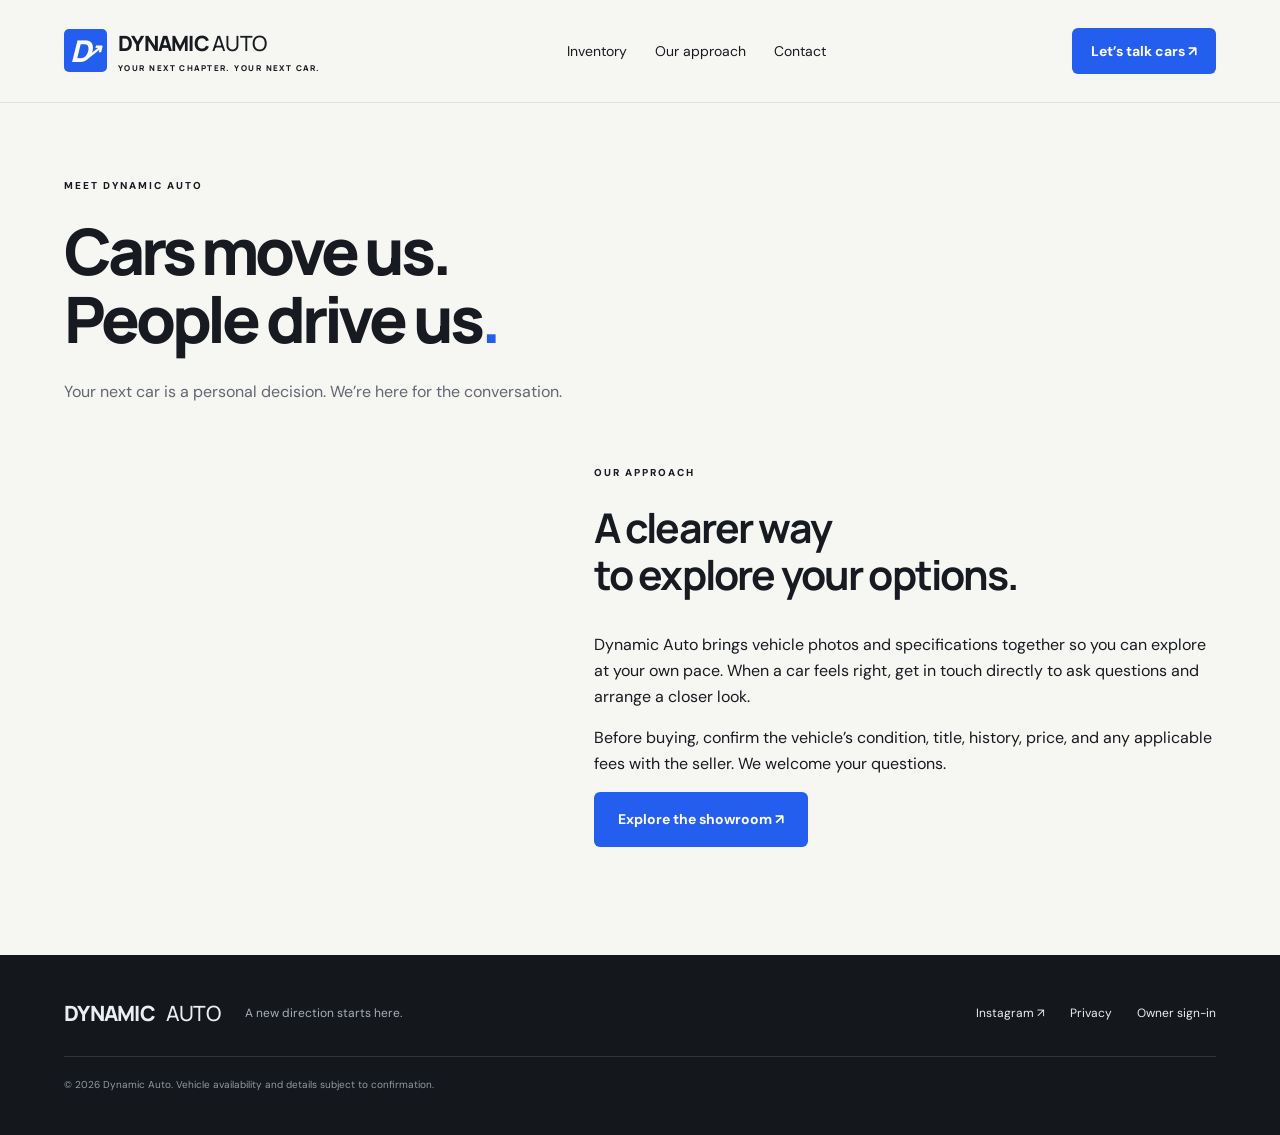
==== about.html @ ec229ca3 "Build Dynamic Auto showroom, owner dashboard, inventory API and Pages workflow" ====
<!doctype html><html lang="en"><head><meta charset="utf-8"><meta name="viewport" content="width=device-width,initial-scale=1"><title>Our approach | Dynamic Auto</title><meta name="description" content="Explore Dynamic Auto vehicle photos, specifications and availability. Contact us directly about your next car."><meta name="theme-color" content="#111317"><link rel="icon" href="assets/favicon.svg"><link rel="stylesheet" href="assets/style.css"><script src="config.js" defer></script><script src="assets/app.js" defer></script></head><body data-page="about"><a class="skip" href="#main">Skip to content</a><header><div class="wrap header"><a class="brand" href="index.html"><span class="mark">D<span>↗</span></span><span>DYNAMIC <b>AUTO</b><small>YOUR NEXT CHAPTER. YOUR NEXT CAR.</small></span></a><nav aria-label="Main navigation"><a href="inventory.html">Inventory</a><a href="about.html">Our approach</a><a href="contact.html">Contact</a></nav><a class="button small" href="contact.html">Let’s talk cars ↗</a></div></header><main id="main"><section class="wrap page-head"><div class="eyebrow">MEET DYNAMIC AUTO</div><h1>Cars move us.<br>People drive us<span>.</span></h1><p>Your next car is a personal decision. We’re here for the conversation.</p></section><section class="wrap split"><div class="about-photo" role="img" aria-label="Illustrative car interior photograph"></div><div><div class="eyebrow">OUR APPROACH</div><h2>A clearer way<br>to explore your options.</h2><p>Dynamic Auto brings vehicle photos and specifications together so you can explore at your own pace. When a car feels right, get in touch directly to ask questions and arrange a closer look.</p><p>Before buying, confirm the vehicle’s condition, title, history, price, and any applicable fees with the seller. We welcome your questions.</p><a href="inventory.html" class="button">Explore the showroom ↗</a></div></section></main><footer><div class="wrap foot"><a class="brand" href="index.html">DYNAMIC <b>AUTO</b></a><p>A new direction starts here.</p><a href="https://www.instagram.com/dynamicauto1/" target="_blank" rel="noopener">Instagram ↗</a><a href="privacy.html">Privacy</a><a href="admin.html">Owner sign-in</a><small>© <span id="yr"></span> Dynamic Auto. Vehicle availability and details subject to confirmation.</small></div></footer></body></html>
---- assets/style.css ----
@import url('https://fonts.googleapis.com/css2?family=DM+Sans:wght@400;500;600;700&family=Manrope:wght@400;500;600;700;800&display=swap');
:root{--bg:#f6f6f2;--ink:#171a20;--muted:#626770;--blue:#235eef;--line:#dedfdf}*{box-sizing:border-box}body{margin:0;background:var(--bg);color:var(--ink);font-family:'DM Sans',Arial,sans-serif;line-height:1.6}h1,h2,h3,.brand{font-family:Manrope,Arial,sans-serif}h1,h2,h3,p{margin-top:0}h1{font-size:clamp(42px,6.3vw,88px);line-height:1.06;letter-spacing:-.065em;font-weight:800;margin-bottom:26px}h1 span{color:var(--blue)}h2{font-size:clamp(29px,3.2vw,44px);line-height:1.15;letter-spacing:-.045em}h3{line-height:1.3;font-size:22px;letter-spacing:-.03em}a{color:inherit;text-decoration:none}button,input,select,textarea{font:inherit}button,a,input,select,textarea{touch-action:manipulation}button{cursor:pointer}button:disabled{opacity:.5;cursor:wait}a:focus-visible,button:focus-visible{outline:3px solid #76a0ff;outline-offset:4px}.wrap{width:min(1240px,90%);margin:auto}header{background:var(--bg);border-bottom:1px solid var(--line)}.header{display:flex;align-items:center;justify-content:space-between;gap:24px;min-height:102px}.brand{display:flex;align-items:center;gap:11px;font-weight:800;font-size:21px;letter-spacing:-.035em;white-space:nowrap}.brand b{font-weight:500}.brand small{display:block;font-size:8px;letter-spacing:.18em;margin-top:2px}.mark{display:flex;align-items:center;justify-content:center;background:var(--blue);color:white;width:43px;height:43px;font-size:30px;font-style:italic;border-radius:5px}.mark span{font-size:20px;margin-left:-6px}nav{display:flex;gap:28px;font-size:14px}nav a:hover,.text-link:hover{color:var(--blue)}.button,.secondary,.ghost{display:inline-flex;justify-content:center;align-items:center;gap:12px;padding:15px 23px;border:1px solid transparent;border-radius:6px;font-weight:700;font-size:14px}.button{background:var(--blue);color:white}.button:hover{background:#1647c5}.small{padding:11px 18px}.secondary{background:transparent;border-color:#c9cdd3;color:var(--ink)}.ghost{color:white;border-color:#fff5;background:#ffffff0a}.hero{position:relative;isolation:isolate;min-height:660px;color:white;background:#13171e url('https://images.unsplash.com/photo-1503376780353-7e6692767b70?auto=format&fit=crop&w=2200&q=85') center 54%/cover}.hero:before{content:'';position:absolute;inset:0;z-index:-1;background:linear-gradient(90deg,#0b1019eb,#0b1019b0 45%,#0b101915),linear-gradient(0deg,#11172288,transparent 60%)}.hero-inner{padding-top:86px;padding-bottom:80px}.eyebrow{font-size:10px;letter-spacing:.2em;font-weight:800;margin-bottom:23px}.hero h1{max-width:750px}.hero p{font-size:17px;line-height:1.7;color:#e4e5e9;max-width:510px}.actions{display:flex;gap:12px;flex-wrap:wrap;margin-top:30px}.hero-caption{display:block;margin-top:63px;color:#c3c8d0;font-size:11px;letter-spacing:.06em}.photo-note{position:absolute;bottom:12px;right:16px;color:#dde3ed;font-size:9px}.strip{display:flex;justify-content:space-between;gap:16px;padding:27px 0;border-bottom:1px solid var(--line);font-size:10px;font-weight:700;letter-spacing:.13em}.section{padding:72px 0}.section-head{display:flex;justify-content:space-between;align-items:end;gap:24px;margin-bottom:30px}.section-head h2{margin:0}.section-head .eyebrow{margin-bottom:14px}.text-link{font-size:14px;font-weight:700}.cards{display:grid;grid-template-columns:repeat(3,1fr);gap:25px}.card{background:white;border:1px solid #e3e4e4;border-radius:10px;overflow:hidden;transition:transform .2s,box-shadow .2s}.card:hover{transform:translateY(-4px);box-shadow:0 14px 32px #14203a12}.card-image{position:relative;background:#e7e9ec;aspect-ratio:1.48;overflow:hidden}.card-image img{width:100%;height:100%;object-fit:cover}.badge{display:inline-block;border-radius:3px;padding:5px 9px;font-size:10px;letter-spacing:.07em;font-weight:800;text-transform:uppercase;background:white;color:var(--ink)}.card-image .badge{position:absolute;left:15px;top:15px}.badge.available{background:#e8f3ec;color:#216241}.badge.sold{background:#eee;color:#53565c}.card-copy{padding:21px}.card-copy h3{font-size:21px;margin-bottom:4px}.card-copy p{font-size:12px;color:var(--muted);margin-bottom:17px}.card-bottom{border-top:1px solid var(--line);padding-top:15px;display:flex;align-items:center;justify-content:space-between}.price{font-size:24px;font-weight:700;letter-spacing:-.04em}.arrow{background:#eef2fc;color:var(--blue);width:32px;height:32px;border-radius:50%;text-align:center;line-height:32px}.approach{padding:60px 0 90px;display:grid;grid-template-columns:1fr 1fr;gap:70px}.steps article{display:flex;gap:22px;border-bottom:1px solid var(--line);padding:20px 0}.steps article b{color:var(--blue);font-size:12px}.steps h3{font-size:18px;margin-bottom:8px}.steps p{font-size:14px;color:var(--muted);margin-bottom:0}.cta{background:#e9edf5;padding:42px;border-radius:10px;display:flex;justify-content:space-between;align-items:center;gap:30px;margin-bottom:80px}.cta h2{margin-bottom:0}.cta .eyebrow{margin-bottom:12px}footer{background:#14171c;color:#eceef3;padding:42px 0}.foot{display:flex;align-items:center;gap:25px;flex-wrap:wrap;font-size:12px}.foot p{margin:0 auto 0 0;color:#a9afb9}.foot small{width:100%;border-top:1px solid #ffffff20;padding-top:20px;color:#929aa7}.page-head{padding:75px 0 45px}.page-head h1{font-size:clamp(40px,5vw,66px)}.page-head p,.muted{color:var(--muted)}.filters{display:flex;align-items:end;gap:16px;padding:22px;background:white;border:1px solid var(--line);border-radius:8px}.filters label{flex:1}.filters label:first-child{flex:1.5}label{font-size:12px;font-weight:700;display:block}input,select,textarea{display:block;width:100%;min-height:46px;margin-top:6px;border:1px solid #cdd0d6;border-radius:5px;background:white;padding:11px 12px;color:var(--ink);font-size:14px}input:focus,textarea:focus,select:focus{outline:2px solid #235eef55;border-color:var(--blue)}.form{display:grid;gap:17px}.two{display:grid;grid-template-columns:1fr 1fr;gap:16px}.split{display:grid;grid-template-columns:.85fr 1.15fr;gap:70px;padding-bottom:90px}.panel{padding:32px;background:white;border:1px solid var(--line);border-radius:9px}.panel h2{font-size:29px}.panel p{color:var(--muted);font-size:14px}.check{display:flex;align-items:start;gap:10px;font-weight:400}.check input{width:18px;min-height:18px;margin:4px 0}.check a{text-decoration:underline}.trap{position:absolute;left:-9999px}.form-status{font-size:14px;overflow-wrap:anywhere}.form-status.error{color:#a32b2b}.form-status.success{color:#226b49}.form .button{justify-self:start}.about-photo{min-height:400px;background:url('https://images.unsplash.com/photo-1507136566006-cfc505b114fc?auto=format&fit=crop&w=1000&q=85') center/cover;border-radius:10px}.prose{max-width:780px;padding-bottom:70px}.prose h2{font-size:24px;margin-top:28px}.empty{grid-column:1/-1;padding:50px 28px;border:1px dashed #b9bfca;border-radius:9px;text-align:center}.empty h3{font-size:25px}.notice{padding:14px 18px;background:#e9edf8;border:1px solid #cfd9f1;border-radius:6px;font-size:13px;margin-bottom:23px}.gallery-main{width:100%;aspect-ratio:1.5;object-fit:cover;background:#e5e5e5;border-radius:10px}.vehicle-layout{display:grid;grid-template-columns:1.3fr .8fr;gap:38px;margin-top:28px}.vehicle-info{align-self:start;background:white;border:1px solid var(--line);border-radius:9px;padding:28px}.vehicle-info h1{font-size:38px;letter-spacing:-.045em;margin-top:18px}.vehicle-info .price{font-size:36px}.vehicle-info .button{width:100%;margin-top:20px}.thumbnails{display:flex;gap:10px;overflow-x:auto;padding:12px 0}.thumbnails button{padding:0;border:2px solid transparent;border-radius:5px;background:none;flex-shrink:0}.thumbnails button:focus{border-color:var(--blue)}.thumbnails img{width:86px;height:64px;object-fit:cover;display:block;border-radius:3px}.specs{display:grid;grid-template-columns:repeat(3,1fr);gap:1px;background:var(--line);border:1px solid var(--line);border-radius:8px;overflow:hidden;margin:25px 0}.specs div{background:var(--bg);padding:17px}.specs dt{font-size:10px;text-transform:uppercase;letter-spacing:.1em;color:var(--muted)}.specs dd{margin:5px 0 0;font-size:15px;font-weight:700}.description{white-space:pre-line}.feature-list{display:flex;gap:8px;flex-wrap:wrap;padding:0;list-style:none}.feature-list li{border:1px solid var(--line);border-radius:20px;padding:7px 15px;font-size:12px}.login{max-width:470px;margin-bottom:80px}.studio-bar{display:flex;justify-content:space-between;gap:12px;flex-wrap:wrap}.metrics{display:grid;grid-template-columns:repeat(3,1fr);gap:18px;margin:25px 0}.metrics div{padding:20px;border:1px solid var(--line);background:white;border-radius:8px;font-size:12px;color:var(--muted)}.metrics b{display:block;font-size:32px;color:var(--ink)}.tabs{display:flex;gap:25px;margin-bottom:28px;border-bottom:1px solid var(--line);overflow-x:auto}.tabs button{background:none;border:0;padding:13px 0;white-space:nowrap}.tabs .active{color:var(--blue);border-bottom:3px solid var(--blue)}.admin-row{display:flex;gap:20px;padding:19px;background:white;border:1px solid var(--line);border-radius:8px;align-items:center;margin-bottom:12px}.admin-row img{width:100px;height:75px;object-fit:cover;border-radius:4px}.admin-row .row-info{flex:1}.row-info h3{font-size:18px;margin-bottom:3px}.row-info p{margin:0;font-size:12px}.admin-row .secondary{padding:8px 13px}.lead{background:white;border:1px solid var(--line);padding:25px;border-radius:8px;margin-bottom:15px}.lead p{white-space:pre-line}.lead select{max-width:200px}.lead a{color:var(--blue);text-decoration:underline}dialog{max-width:780px;width:94%;max-height:92vh;border:0;border-radius:12px;padding:30px;background:var(--bg);color:var(--ink)}dialog::backdrop{background:#081124b3}.dialog-head{display:flex;justify-content:space-between;align-items:start;gap:16px}.dialog-head h2{font-size:29px}.dialog-head .eyebrow{margin-bottom:9px}.photo-preview{display:flex;gap:10px;flex-wrap:wrap}.photo-preview img{width:100px;height:75px;object-fit:cover;border-radius:4px}.photo-preview button{display:block;width:100%;border:0;font-size:11px;padding:5px}.skip{position:absolute;top:-100px;left:12px;padding:10px;background:white;z-index:99}.skip:focus{top:10px}[hidden]{display:none!important}main{min-height:65vh}#inventory{padding-bottom:70px}#businessContact{margin-top:26px;overflow-wrap:anywhere}#businessContact a{text-decoration:underline}#businessContact p{white-space:pre-line}
@media(max-width:900px){.header{gap:12px;flex-wrap:wrap;padding:20px 0;min-height:90px}.header nav{order:3;width:100%;justify-content:center;border-top:1px solid var(--line);padding-top:14px;gap:35px}.cards{grid-template-columns:repeat(2,1fr)}.hero{min-height:600px}.hero-inner{padding-top:70px}.hero h1{font-size:65px}.approach{gap:35px}.filters{flex-wrap:wrap}.filters label{flex:1 1 40%}.split{gap:30px}.vehicle-layout{grid-template-columns:1fr}.specs{grid-template-columns:repeat(3,1fr)}}
@media(max-width:600px){.wrap{width:90%}.brand{font-size:17px}.brand small{font-size:6px}.mark{width:34px;height:34px;font-size:26px}.header>.button{font-size:11px;padding:10px}.hero{min-height:610px;background-position:60% center}.hero:before{background:linear-gradient(90deg,#0b1019e6,#0b101970),linear-gradient(0deg,#0b1019bb,transparent)}.hero h1{font-size:49px;letter-spacing:-.06em}.hero-inner{padding-top:65px}.hero p{font-size:15px}.hero .eyebrow{font-size:8px}.hero-caption{margin-top:40px}.actions{gap:10px}.actions .button,.actions .ghost{font-size:12px;padding:13px 16px}.strip{gap:12px;font-size:8px;letter-spacing:.04em;padding:23px 0}.cards{grid-template-columns:1fr;gap:20px}.section{padding:48px 0}.section-head{align-items:start;flex-direction:column;gap:15px}.section-head h2{font-size:31px}.approach{grid-template-columns:1fr;padding:35px 0 55px;gap:22px}.cta{flex-direction:column;align-items:start;padding:26px;margin-bottom:50px}.foot{gap:20px}.foot .brand,.foot p{width:100%}.page-head{padding-top:46px}.page-head h1{font-size:43px}.filters{padding:16px;gap:14px}.filters label:first-child{flex-basis:100%}.filters label{min-width:0}.filters .secondary{padding:10px}.split{grid-template-columns:1fr;gap:35px}.panel{padding:24px}.two{grid-template-columns:1fr}.specs{grid-template-columns:repeat(2,1fr)}.vehicle-info{padding:23px}.vehicle-info h1{font-size:32px}.metrics{gap:9px}.metrics div{padding:12px;font-size:10px}.metrics b{font-size:26px}.admin-row{flex-wrap:wrap;gap:12px}.admin-row img{width:72px;height:56px}.admin-row .row-info{min-width:160px}dialog{padding:22px}.studio-bar .button,.studio-bar .secondary{font-size:11px;padding:12px}.photo-note{font-size:8px}}
@media(prefers-reduced-motion:reduce){*{transition:none!important;scroll-behavior:auto!important}}
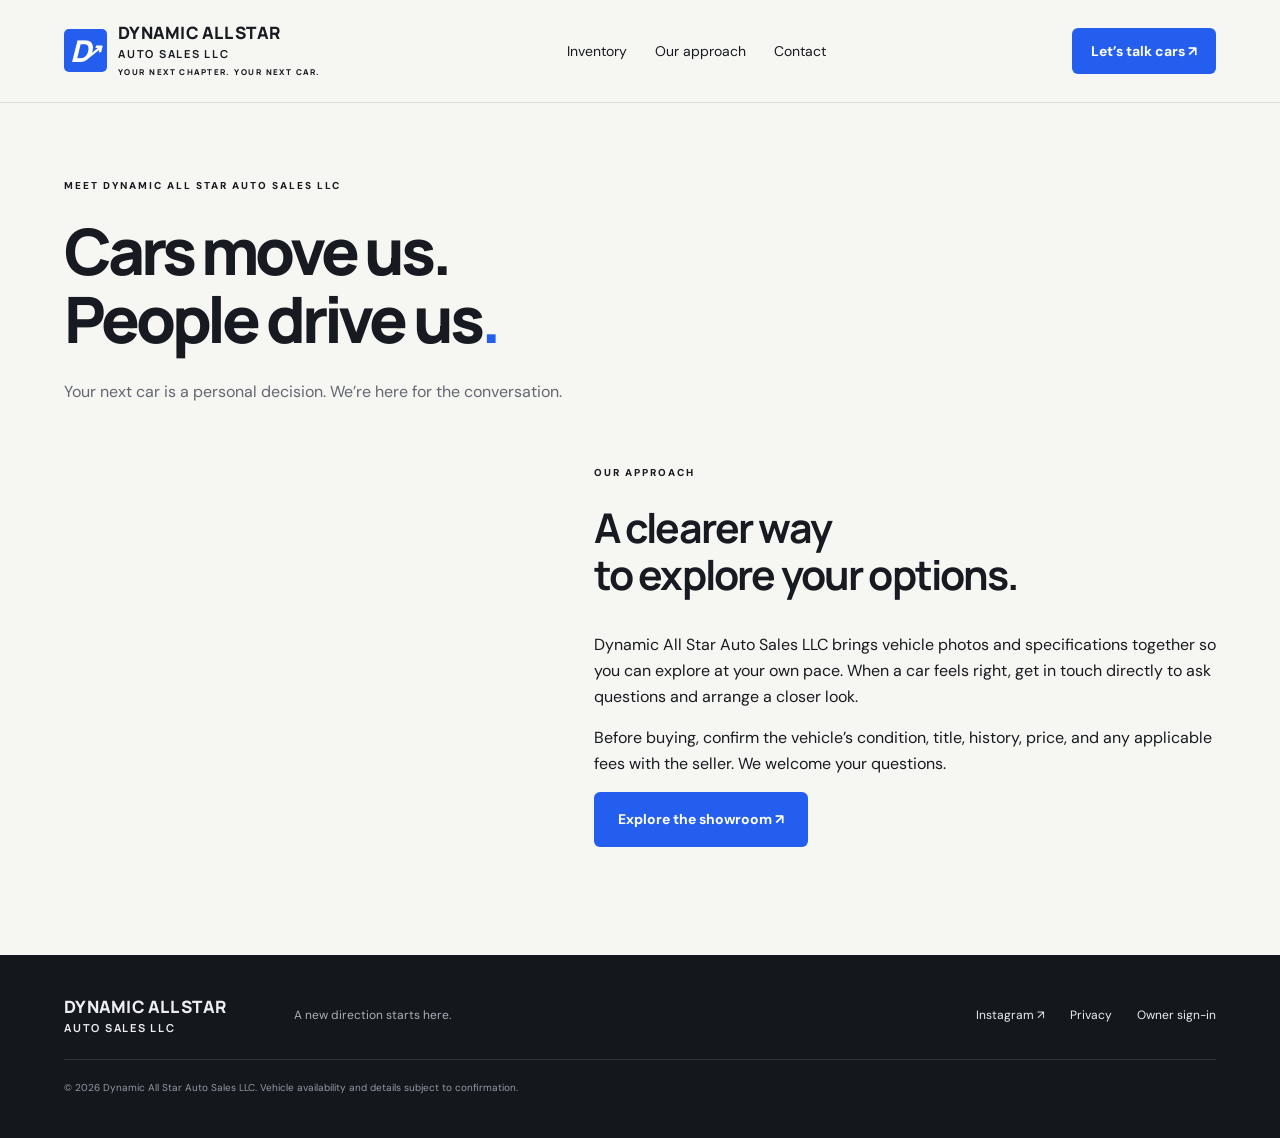
==== commit fa789db3: "Use Dynamic All Star Auto Sales LLC branding across all pages" ====
--- a/about.html
+++ b/about.html
@@ -1 +1 @@
-<!doctype html><html lang="en"><head><meta charset="utf-8"><meta name="viewport" content="width=device-width,initial-scale=1"><title>Our approach | Dynamic Auto</title><meta name="description" content="Explore Dynamic Auto vehicle photos, specifications and availability. Contact us directly about your next car."><meta name="theme-color" content="#111317"><link rel="icon" href="assets/favicon.svg"><link rel="stylesheet" href="assets/style.css"><script src="config.js" defer></script><script src="assets/app.js" defer></script></head><body data-page="about"><a class="skip" href="#main">Skip to content</a><header><div class="wrap header"><a class="brand" href="index.html"><span class="mark">D<span>↗</span></span><span>DYNAMIC <b>AUTO</b><small>YOUR NEXT CHAPTER. YOUR NEXT CAR.</small></span></a><nav aria-label="Main navigation"><a href="inventory.html">Inventory</a><a href="about.html">Our approach</a><a href="contact.html">Contact</a></nav><a class="button small" href="contact.html">Let’s talk cars ↗</a></div></header><main id="main"><section class="wrap page-head"><div class="eyebrow">MEET DYNAMIC AUTO</div><h1>Cars move us.<br>People drive us<span>.</span></h1><p>Your next car is a personal decision. We’re here for the conversation.</p></section><section class="wrap split"><div class="about-photo" role="img" aria-label="Illustrative car interior photograph"></div><div><div class="eyebrow">OUR APPROACH</div><h2>A clearer way<br>to explore your options.</h2><p>Dynamic Auto brings vehicle photos and specifications together so you can explore at your own pace. When a car feels right, get in touch directly to ask questions and arrange a closer look.</p><p>Before buying, confirm the vehicle’s condition, title, history, price, and any applicable fees with the seller. We welcome your questions.</p><a href="inventory.html" class="button">Explore the showroom ↗</a></div></section></main><footer><div class="wrap foot"><a class="brand" href="index.html">DYNAMIC <b>AUTO</b></a><p>A new direction starts here.</p><a href="https://www.instagram.com/dynamicauto1/" target="_blank" rel="noopener">Instagram ↗</a><a href="privacy.html">Privacy</a><a href="admin.html">Owner sign-in</a><small>© <span id="yr"></span> Dynamic Auto. Vehicle availability and details subject to confirmation.</small></div></footer></body></html>+<!doctype html><html lang="en"><head><meta charset="utf-8"><meta name="viewport" content="width=device-width,initial-scale=1"><title>Our approach | Dynamic All Star Auto Sales LLC</title><meta name="description" content="Explore Dynamic All Star Auto Sales LLC vehicle photos, specifications and availability. Contact us directly about your next car."><meta name="theme-color" content="#111317"><link rel="icon" href="assets/favicon.svg"><link rel="stylesheet" href="assets/style.css"><script src="config.js" defer></script><script src="assets/app.js" defer></script></head><body data-page="about"><a class="skip" href="#main">Skip to content</a><header><div class="wrap header"><a class="brand" href="index.html"><span class="mark">D<span>↗</span></span><span><span class="brand-name">DYNAMIC ALL STAR<b>AUTO SALES LLC</b></span><small>YOUR NEXT CHAPTER. YOUR NEXT CAR.</small></span></a><nav aria-label="Main navigation"><a href="inventory.html">Inventory</a><a href="about.html">Our approach</a><a href="contact.html">Contact</a></nav><a class="button small" href="contact.html">Let’s talk cars ↗</a></div></header><main id="main"><section class="wrap page-head"><div class="eyebrow">MEET DYNAMIC ALL STAR AUTO SALES LLC</div><h1>Cars move us.<br>People drive us<span>.</span></h1><p>Your next car is a personal decision. We’re here for the conversation.</p></section><section class="wrap split"><div class="about-photo" role="img" aria-label="Illustrative car interior photograph"></div><div><div class="eyebrow">OUR APPROACH</div><h2>A clearer way<br>to explore your options.</h2><p>Dynamic All Star Auto Sales LLC brings vehicle photos and specifications together so you can explore at your own pace. When a car feels right, get in touch directly to ask questions and arrange a closer look.</p><p>Before buying, confirm the vehicle’s condition, title, history, price, and any applicable fees with the seller. We welcome your questions.</p><a href="inventory.html" class="button">Explore the showroom ↗</a></div></section></main><footer><div class="wrap foot"><a class="brand" href="index.html"><span class="brand-name">DYNAMIC ALL STAR<b>AUTO SALES LLC</b></span></a><p>A new direction starts here.</p><a href="https://www.instagram.com/dynamicauto1/" target="_blank" rel="noopener">Instagram ↗</a><a href="privacy.html">Privacy</a><a href="admin.html">Owner sign-in</a><small>© <span id="yr"></span> Dynamic All Star Auto Sales LLC. Vehicle availability and details subject to confirmation.</small></div></footer></body></html>
--- a/assets/style.css
+++ b/assets/style.css
@@ -3,3 +3,7 @@
 @media(max-width:900px){.header{gap:12px;flex-wrap:wrap;padding:20px 0;min-height:90px}.header nav{order:3;width:100%;justify-content:center;border-top:1px solid var(--line);padding-top:14px;gap:35px}.cards{grid-template-columns:repeat(2,1fr)}.hero{min-height:600px}.hero-inner{padding-top:70px}.hero h1{font-size:65px}.approach{gap:35px}.filters{flex-wrap:wrap}.filters label{flex:1 1 40%}.split{gap:30px}.vehicle-layout{grid-template-columns:1fr}.specs{grid-template-columns:repeat(3,1fr)}}
 @media(max-width:600px){.wrap{width:90%}.brand{font-size:17px}.brand small{font-size:6px}.mark{width:34px;height:34px;font-size:26px}.header>.button{font-size:11px;padding:10px}.hero{min-height:610px;background-position:60% center}.hero:before{background:linear-gradient(90deg,#0b1019e6,#0b101970),linear-gradient(0deg,#0b1019bb,transparent)}.hero h1{font-size:49px;letter-spacing:-.06em}.hero-inner{padding-top:65px}.hero p{font-size:15px}.hero .eyebrow{font-size:8px}.hero-caption{margin-top:40px}.actions{gap:10px}.actions .button,.actions .ghost{font-size:12px;padding:13px 16px}.strip{gap:12px;font-size:8px;letter-spacing:.04em;padding:23px 0}.cards{grid-template-columns:1fr;gap:20px}.section{padding:48px 0}.section-head{align-items:start;flex-direction:column;gap:15px}.section-head h2{font-size:31px}.approach{grid-template-columns:1fr;padding:35px 0 55px;gap:22px}.cta{flex-direction:column;align-items:start;padding:26px;margin-bottom:50px}.foot{gap:20px}.foot .brand,.foot p{width:100%}.page-head{padding-top:46px}.page-head h1{font-size:43px}.filters{padding:16px;gap:14px}.filters label:first-child{flex-basis:100%}.filters label{min-width:0}.filters .secondary{padding:10px}.split{grid-template-columns:1fr;gap:35px}.panel{padding:24px}.two{grid-template-columns:1fr}.specs{grid-template-columns:repeat(2,1fr)}.vehicle-info{padding:23px}.vehicle-info h1{font-size:32px}.metrics{gap:9px}.metrics div{padding:12px;font-size:10px}.metrics b{font-size:26px}.admin-row{flex-wrap:wrap;gap:12px}.admin-row img{width:72px;height:56px}.admin-row .row-info{min-width:160px}dialog{padding:22px}.studio-bar .button,.studio-bar .secondary{font-size:11px;padding:12px}.photo-note{font-size:8px}}
 @media(prefers-reduced-motion:reduce){*{transition:none!important;scroll-behavior:auto!important}}
+
+/* Full business name, arranged for readable branding on every screen. */
+.brand-name{display:block;line-height:1.15;letter-spacing:.015em;font-size:17px}.brand-name b{display:block;font-size:11px;letter-spacing:.16em;margin-top:5px;font-weight:700}.brand small{margin-top:6px}.brand{white-space:normal}.hero .eyebrow{max-width:640px}.foot .brand-name{min-width:205px}
+@media(max-width:600px){.brand-name{font-size:14px}.brand-name b{font-size:9px;letter-spacing:.13em}.brand small{font-size:5px}.header>.button{display:none}.header nav{gap:32px}.hero .eyebrow{font-size:8px;max-width:290px;line-height:1.8}}
